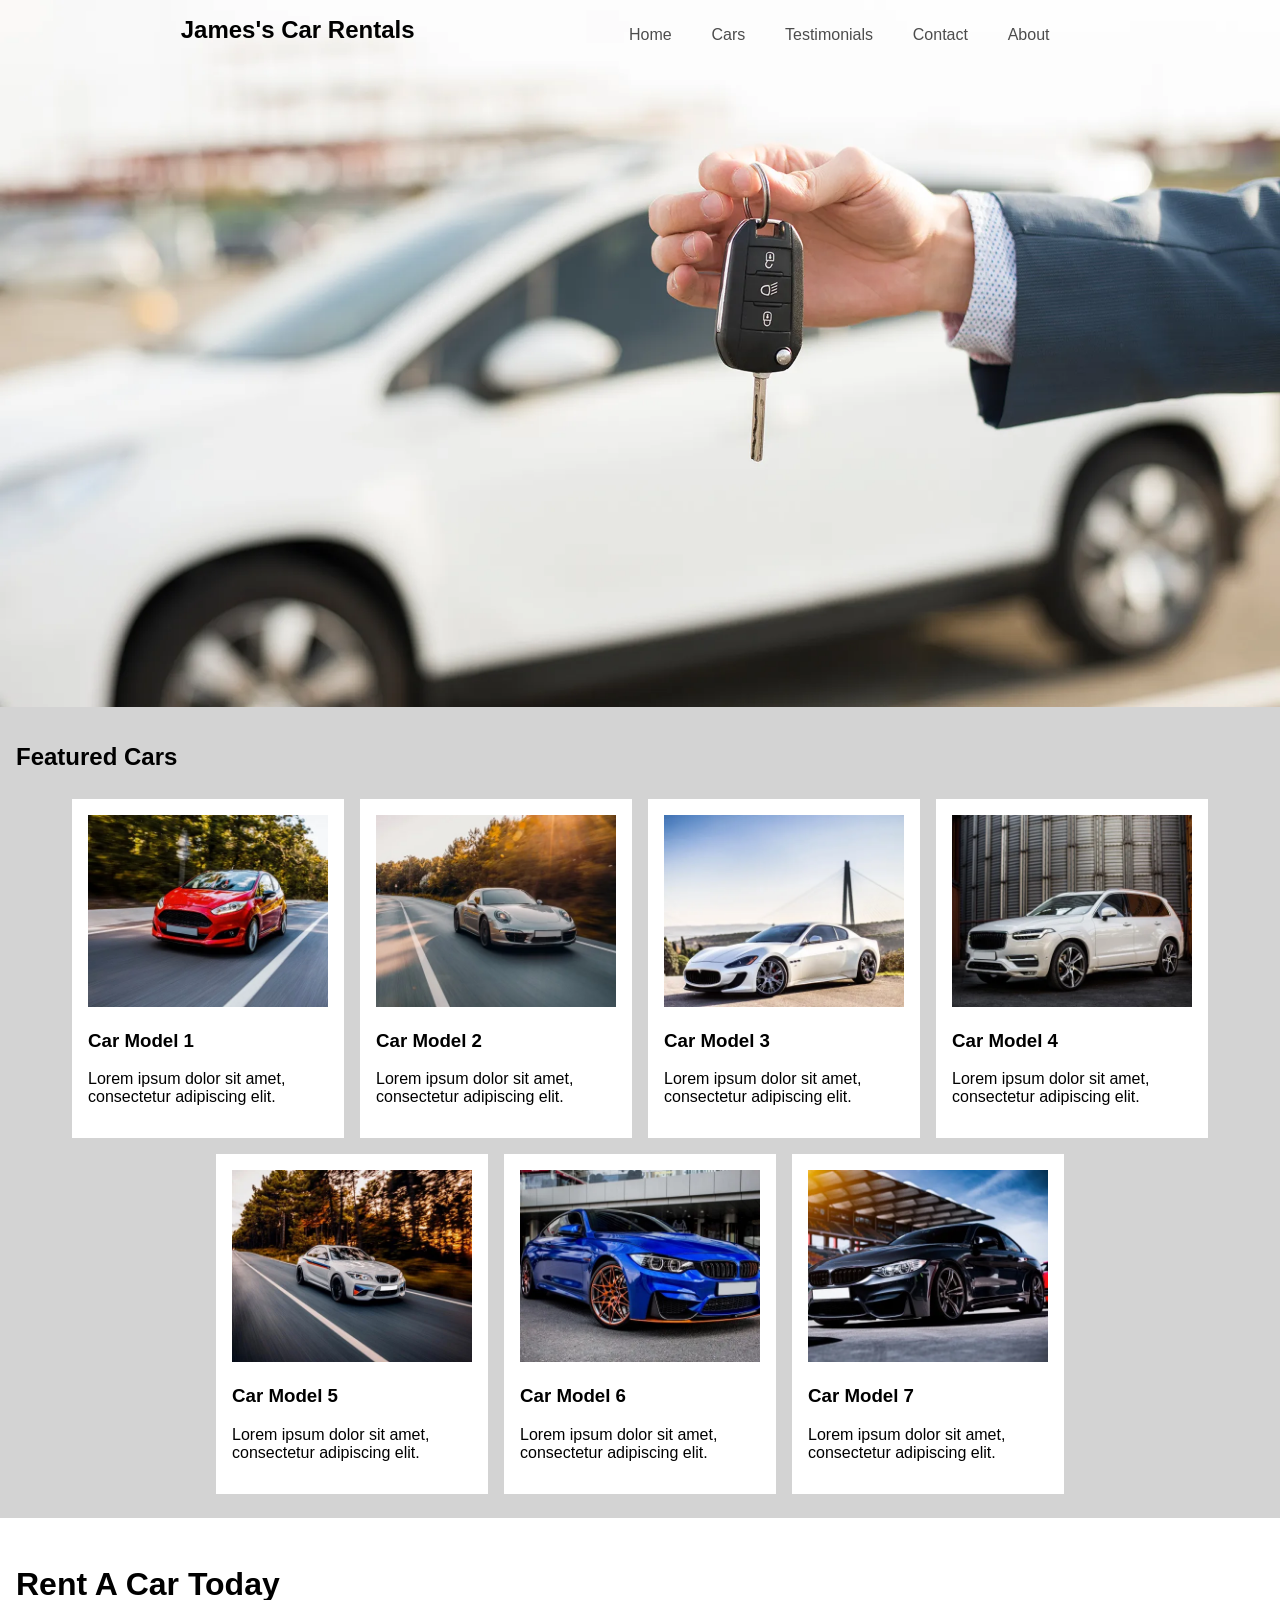
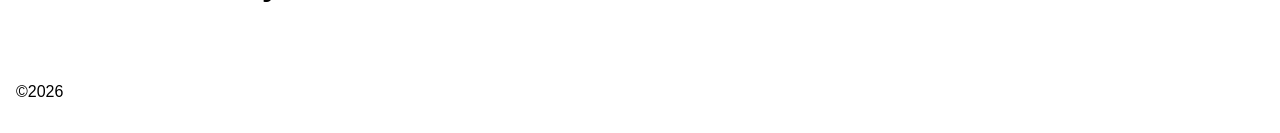
==== index.html @ 5160723d "Include a link to the Font Awesome 4.7 stylesheet in all pages" ====
<!DOCTYPE html>
<html lang="en">
<head>
    <meta charset="utf-8">
    <meta name="viewport" content="width=device-width, initial-scale=1.0">
    <meta name="description" content="James's Car Rentals">
    <meta name="author" content="James Marion">
    <title>James's Car Rentals</title>
    <link rel="shortcut icon" href="https://zany.sh/favicon.svg?text=JM" type="image/x-icon">
    <!-- Include a link to the Font Awesome 4.7 stylesheet in all pages of your rental cars web site. -->
    <link rel="stylesheet" href="https://cdnjs.cloudflare.com/ajax/libs/font-awesome/4.7.0/css/font-awesome.min.css">
    <link rel="stylesheet" href="styles.css">
    <style>
        /* Provide a background for all of the cards to sit on top of */
        #featured {
            margin: 0;
            background-color: lightgray;
            padding: 1rem;
        }

        /* Ensure the cards are organized in wrapping rows */
        #featured-cars {
            display: flex;
            flex-flow: row wrap;
            justify-content: center;
        }

        /* Ensure each card has a standardized sizing and style */
        #featured .car-card {
            background-color: white;
            padding: 1rem;
            margin: 0.5rem;
            width: 15rem;
        }
        /* Ensure the image fits within the card instead of going out of bounds */
        #featured .car-card img {
            width: 100%;
        }
        /* Return global paragraph styling to normal */
        #featured .car-card p {
            font-size: 1rem;
            font-weight: normal;
        }
    </style>
</head>
<body>
    <section id="hero">
        <header>
            <h1>James's Car Rentals</h1>
        </header>
        <nav>
            <a href="index.html">Home</a>
            <a href="cars.html">Cars</a>
            <a href="testimonials.html">Testimonials</a>
            <a href="contact.html">Contact</a>
            <a href="about.html">About</a>
        </nav>
    </section>
    <main>
        <section id="featured">
            <h2>Featured Cars</h2>
            <div id="featured-cars">
                <div class="car-card">
                    <picture>
                        <source media="(max-width: 480px)" srcset="images/car_1-320w.webp" />
                        <source media="(min-width: 480px)" srcset="images/car_1-500w.webp" />
                        <!-- Add a default image for browsers that may not support the webp format. -->
                        <source media="(max-width: 480px)" srcset="images/car_1-320w.jpg" />
                        <source media="(min-width: 480px)" srcset="images/car_1-500w.jpg" />
                        <image src="images/car_1-500w.jpg" />
                    </picture>
                    <h3>Car Model 1</h5>
                    <p>Lorem ipsum dolor sit amet, consectetur adipiscing elit.</p>
                </div>
                <div class="car-card">
                    <picture>
                        <source media="(max-width: 480px)" srcset="images/car_2-320w.webp" />
                        <source media="(min-width: 480px)" srcset="images/car_2-500w.webp" />
                        <!-- Add a default image for browsers that may not support the webp format. -->
                        <source media="(max-width: 480px)" srcset="images/car_2-320w.jpg" />
                        <source media="(min-width: 480px)" srcset="images/car_2-500w.jpg" />
                        <image src="images/car_2-500w.jpg" />
                    </picture>
                    <h3>Car Model 2</h5>
                    <p>Lorem ipsum dolor sit amet, consectetur adipiscing elit.</p>
                </div>
                <div class="car-card">
                    <picture>
                        <source media="(max-width: 480px)" srcset="images/car_3-320w.webp" />
                        <source media="(min-width: 480px)" srcset="images/car_3-500w.webp" />
                        <!-- Add a default image for browsers that may not support the webp format. -->
                        <source media="(max-width: 480px)" srcset="images/car_3-320w.jpg" />
                        <source media="(min-width: 480px)" srcset="images/car_3-500w.jpg" />
                        <image src="images/car_3-500w.jpg" />
                    </picture>
                    <h3>Car Model 3</h5>
                    <p>Lorem ipsum dolor sit amet, consectetur adipiscing elit.</p>
                </div>
                <div class="car-card">
                    <picture>
                        <source media="(max-width: 480px)" srcset="images/car_4-320w.webp" />
                        <source media="(min-width: 480px)" srcset="images/car_4-500w.webp" />
                        <!-- Add a default image for browsers that may not support the webp format. -->
                        <source media="(max-width: 480px)" srcset="images/car_4-320w.jpg" />
                        <source media="(min-width: 480px)" srcset="images/car_4-500w.jpg" />
                        <image src="images/car_4-500w.jpg" />
                    </picture>
                    <h3>Car Model 4</h5>
                    <p>Lorem ipsum dolor sit amet, consectetur adipiscing elit.</p>
                </div>
                <div class="car-card">
                    <picture>
                        <source media="(max-width: 480px)" srcset="images/car_5-320w.webp" />
                        <source media="(min-width: 480px)" srcset="images/car_5-500w.webp" />
                        <!-- Add a default image for browsers that may not support the webp format. -->
                        <source media="(max-width: 480px)" srcset="images/car_5-320w.jpg" />
                        <source media="(min-width: 480px)" srcset="images/car_5-500w.jpg" />
                        <image src="images/car_5-500w.jpg" />
                    </picture>
                    <h3>Car Model 5</h5>
                    <p>Lorem ipsum dolor sit amet, consectetur adipiscing elit.</p>
                </div>
                <div class="car-card">
                    <picture>
                        <source media="(max-width: 480px)" srcset="images/car_6-320w.webp" />
                        <source media="(min-width: 480px)" srcset="images/car_6-500w.webp" />
                        <!-- Add a default image for browsers that may not support the webp format. -->
                        <source media="(max-width: 480px)" srcset="images/car_6-320w.jpg" />
                        <source media="(min-width: 480px)" srcset="images/car_6-500w.jpg" />
                        <image src="images/car_6-500w.jpg" />
                    </picture>
                    <h3>Car Model 6</h5>
                    <p>Lorem ipsum dolor sit amet, consectetur adipiscing elit.</p>
                </div>
                <div class="car-card">
                    <picture>
                        <source media="(max-width: 480px)" srcset="images/car_7-320w.webp" />
                        <source media="(min-width: 480px)" srcset="images/car_7-500w.webp" />
                        <!-- Add a default image for browsers that may not support the webp format. -->
                        <source media="(max-width: 480px)" srcset="images/car_7-320w.jpg" />
                        <source media="(min-width: 480px)" srcset="images/car_7-500w.jpg" />
                        <image src="images/car_7-500w.jpg" />
                    </picture>
                    <h3>Car Model 7</h5>
                    <p>Lorem ipsum dolor sit amet, consectetur adipiscing elit.</p>
                </div>
            </div>
        </section>
        <section>
            <p>Rent A Car Today</p>
        </section>
    </main>
    <footer>
        <p>&copy;2026</p>
    </footer>
</body>
</html>
---- styles.css ----
body {
    font-family: Arial, Helvetica, sans-serif;
}

nav a {
    color: rgba(0, 0, 0, 0.7);
    text-decoration: none;
}

nav a:hover {
    color: cadetblue;
    text-decoration: underline;
}

main p {
    font-size: 2rem;
    font-weight: bold;
}

/* Standardize some settings across browsers in case some have weird defaults */
html, body, header, nav, section, main, footer {
    padding: 0;
    margin: 0;
}
#hero, main > section, footer {
    padding: 1rem;
}

/* Header and nav sit on top of this background image */
#hero {
    min-height: 75vh;
    background-repeat: no-repeat;
    background-size: cover;
}
/* Use media queries in the stylesheet to set the appropriately sized background image for each breakpoint. */
@media screen and (max-width: 600px) {
    #hero {
        background-image: url("images/hero_1-600w.jpg");
        font-size: 4vw;
    }
    @supports (background-image: url("images/hero_1-600w.webp")) {
        #hero {
            background-image: url("images/hero_1-600w.webp");
        }
    }
}
@media screen and (min-width: 600px) {
    #hero {
        background-image: url("images/hero_1-768w.jpg");
        font-size: 3vw;
    }
    @supports (background-image: url("images/hero_1-768w.webp")) {
        #hero {
            background-image: url("images/hero_1-768w.webp");
        }
    }
}
@media screen and (min-width: 768px) {
    #hero {
        background-image: url("images/hero_1-1024w.jpg");
        font-size: 2vw;
    }
    @supports (background-image: url("images/hero_1-1024w.webp")) {
        #hero {
            background-image: url("images/hero_1-1024w.webp");
        }
    }
}
@media screen and (min-width: 900px) {
    #hero {
        font-size: inherit;
    }
}
@media screen and (min-width: 992px) {
    #hero {
        background-image: url("images/hero_1-1280w.jpg");
    }
    @supports (background-image: url("images/hero_1-1280w.webp")) {
        #hero {
            background-image: url("images/hero_1-1280w.webp");
        }
    }
}
@media screen and (min-width: 1200px) {
    #hero {
        background-image: url("images/hero_1-1920w.jpg");
    }
    @supports (background-image: url("images/hero_1-1920w.webp")) {
        #hero {
            background-image: url("images/hero_1-1920w.webp");
        }
    }
}

/* Flex the header and nav to wrap together for mobile responsiveness */
#hero {
    display: flex;
    flex-flow: row wrap;
    justify-content: space-evenly;
    align-content: flex-start;
}

/* Helps alignment with the nav */
#hero h1 {
    margin: 0;
}
/* Ensure the nav has decent spacing */
#hero nav {
    padding: 8px;
    margin: 2px;
    width: 500px; /* Helps the nav elements space-evenly */
    display: flex;
    flex-direction: row;
    justify-content: space-evenly;
}
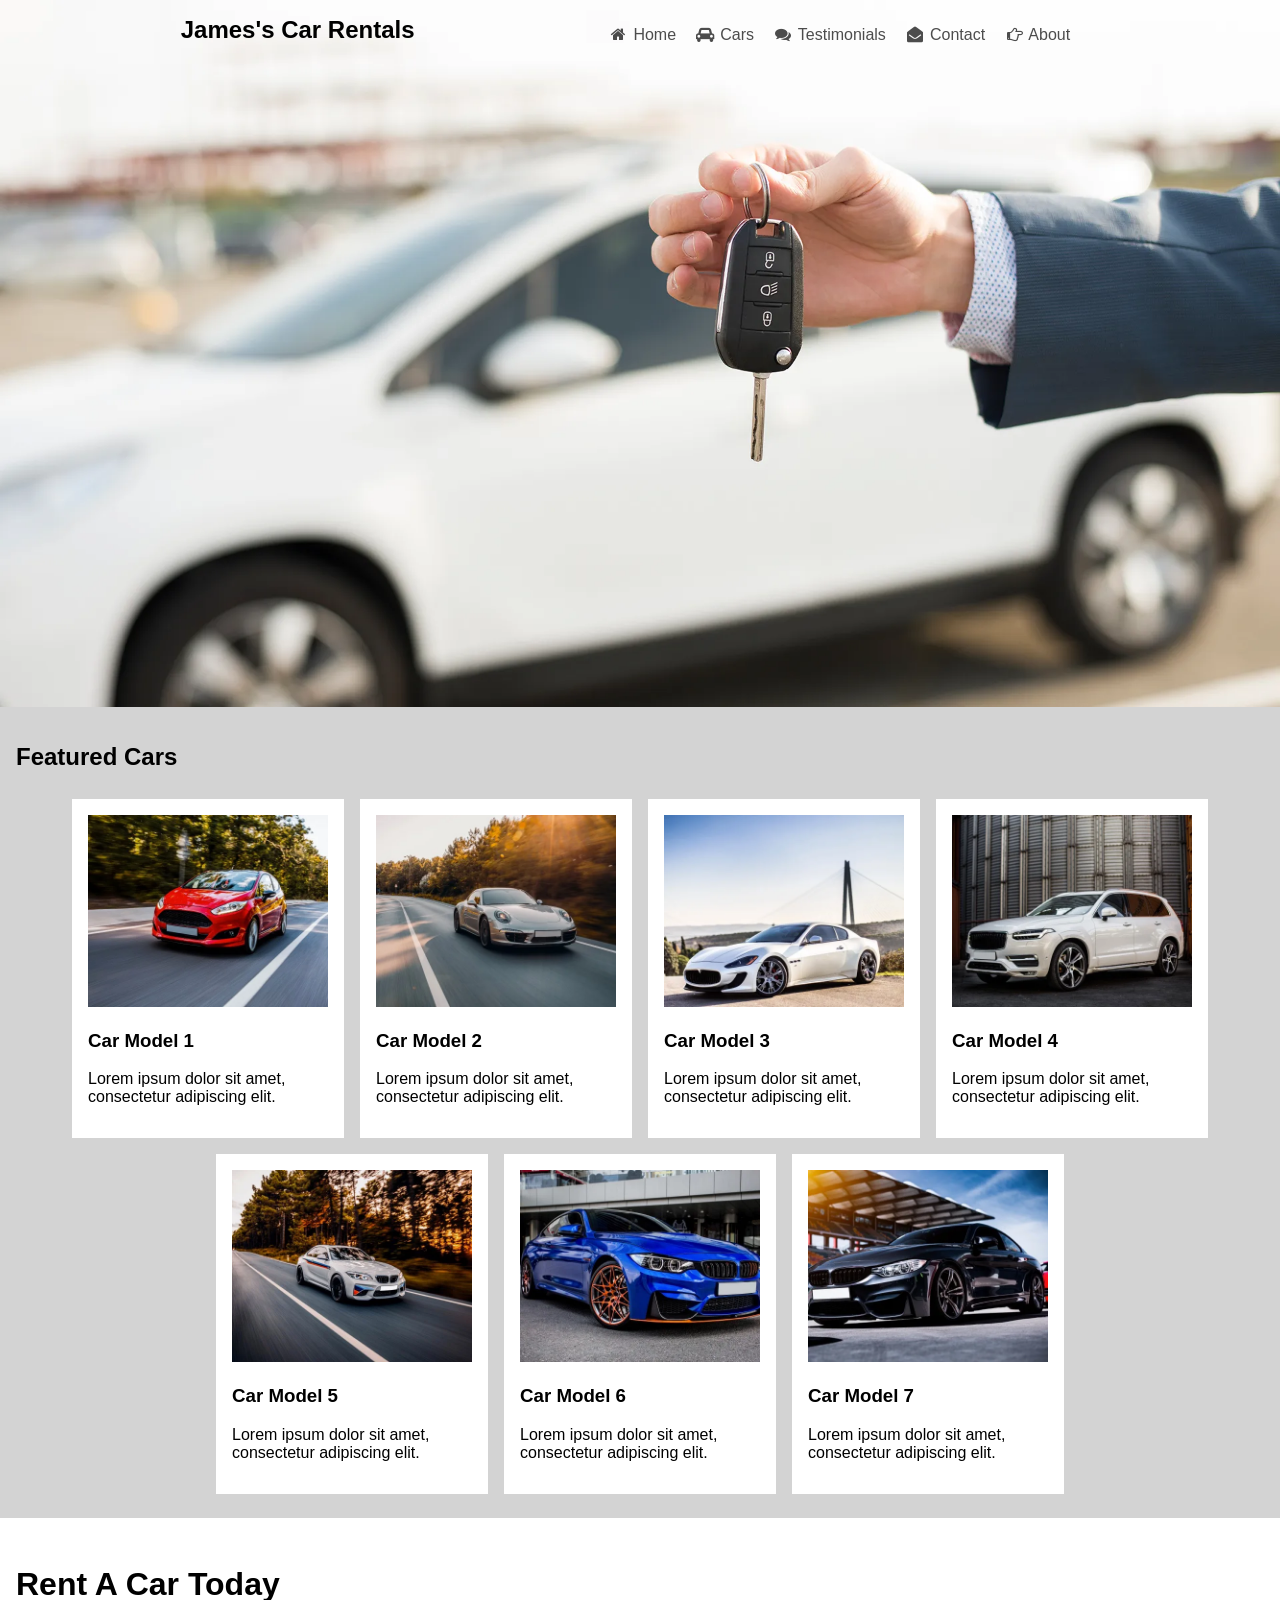
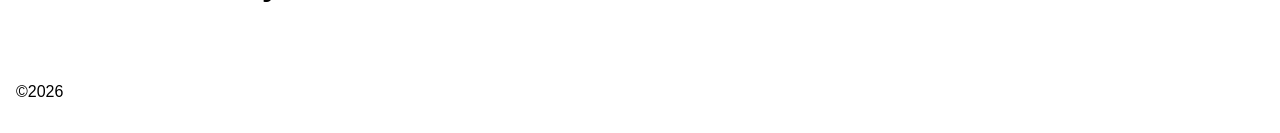
==== commit 7861705b: "Update nav with fresh responsive styling" ====
--- a/index.html
+++ b/index.html
@@ -49,11 +49,47 @@
             <h1>James's Car Rentals</h1>
         </header>
         <nav>
-            <a href="index.html">Home</a>
-            <a href="cars.html">Cars</a>
-            <a href="testimonials.html">Testimonials</a>
-            <a href="contact.html">Contact</a>
-            <a href="about.html">About</a>
+            <!-- There should be a toggle button that toggles the menu visibility when clicked. -->
+            <input type="checkbox" id="toggle" name="toggle" aria-hidden="true" />
+	        <label for="toggle" class="menu-btn" aria-hidden="true"></label>
+            <ul>
+                <li>
+                    <a href="index.html">
+                        <!-- Add a Font Awesome icon to each link -->
+                        <i class="fa fa-home fa-fw" aria-hidden="true"></i>
+                        Home
+                    </a>
+                </li>
+                <li>
+                    <a href="cars.html">
+                        <!-- Add a Font Awesome icon to each link -->
+                        <i class="fa fa-car fa-fw" aria-hidden="true"></i>
+                        Cars
+                    </a>
+                </li>
+                <li>
+                    <a href="testimonials.html">
+                        <!-- Add a Font Awesome icon to each link -->
+                        <i class="fa fa-comments fa-fw" aria-hidden="true"></i>
+                        Testimonials
+                    </a>
+                </li>
+                <li>
+                    <a href="contact.html">
+                        <!-- Add a Font Awesome icon to each link -->
+                        <i class="fa fa-envelope-open fa-fw" aria-hidden="true"></i>
+                        Contact
+                    </a>
+                </li>
+                <li>
+                    <a href="about.html">
+                        <!-- Add a Font Awesome icon to each link -->
+                        <i class="display-desktop fa fa-hand-o-right fa-fw" aria-hidden="true"></i>
+                        <i class="display-mobile fa fa-hand-o-left fa-fw" aria-hidden="true"></i>
+                        About
+                    </a>
+                </li>
+            </ul>
         </nav>
     </section>
     <main>
--- a/styles.css
+++ b/styles.css
@@ -36,7 +36,7 @@
 @media screen and (max-width: 600px) {
     #hero {
         background-image: url("images/hero_1-600w.jpg");
-        font-size: 4vw;
+        font-size: 3vw;
     }
     @supports (background-image: url("images/hero_1-600w.webp")) {
         #hero {
@@ -47,7 +47,7 @@
 @media screen and (min-width: 600px) {
     #hero {
         background-image: url("images/hero_1-768w.jpg");
-        font-size: 3vw;
+        font-size: 2.5vw;
     }
     @supports (background-image: url("images/hero_1-768w.webp")) {
         #hero {
@@ -104,12 +104,96 @@
 #hero h1 {
     margin: 0;
 }
+
 /* Ensure the nav has decent spacing */
 #hero nav {
     padding: 8px;
     margin: 2px;
     width: 500px; /* Helps the nav elements space-evenly */
+}
+
+/* Horizontal nav */
+#hero nav ul {
+    list-style-type: none;
+    margin: 0;
+    padding: 0;
     display: flex;
     flex-direction: row;
     justify-content: space-evenly;
+}
+
+/* Ensures the mobile nav toggle isn't displayed for non-mobile */
+#hero nav #toggle, #hero nav .menu-btn {
+    display: none;
+}
+
+/* Allows flipping which icons get displayed at the breakpoint */
+#hero .display-desktop {
+    display: inline-block;
+}
+#hero .display-mobile {
+    display: none;
+}
+
+/* The navbar should collapse to a hidden vertically aligned menu on screens with a width of 600 pixels or less. */
+@media screen and (max-width: 600px) {
+    #hero {
+        justify-content: space-between;
+    }
+
+    /* Ensure the nav has decent spacing */
+    #hero nav {
+        width: 150px;
+        padding: 0;
+        margin: 0;
+        text-align: right;
+    }
+
+    /* Hides nav while it isn't checked */
+    #hero nav ul {
+        display: none;
+    }
+
+    /* Reorganizes the icons in the nav to be on the right instead of the left */
+    #hero nav li a {
+        padding: 8px;
+        display: flex;
+        flex-direction: row-reverse;
+    }
+    #hero nav li a i {
+        margin-left: 4px;
+    }
+    /* Allows flipping which icons get displayed at the breakpoint */
+    #hero .display-desktop {
+        display: none;
+    }
+    #hero .display-mobile {
+        display: inline-block;
+    }
+
+    /* Mobile nav toggle button styling */
+    #hero nav .menu-btn {
+        display: block;
+        padding: 12px;
+        color: black;
+    }
+    #hero nav .menu-btn::after {
+        content: "\2630"; /* hamburger symbol */
+    }
+    /* There should be a toggle button that toggles the menu visibility when clicked. */
+    /* When checked, display the menu */
+    /* Vertical nav when displayed */
+    #hero nav #toggle:checked~ul {
+        list-style-type: none;
+        margin: 0;
+        padding: 0;
+        display: flex;
+        flex-direction: column;
+        justify-content: space-evenly;
+        background-color: #FFF;
+    }
+    /* Mobile nav toggle button styling */
+    #hero nav #toggle:checked~.menu-btn::after {
+        content: "\2716"; /* close (x) symbol */
+    }
 }
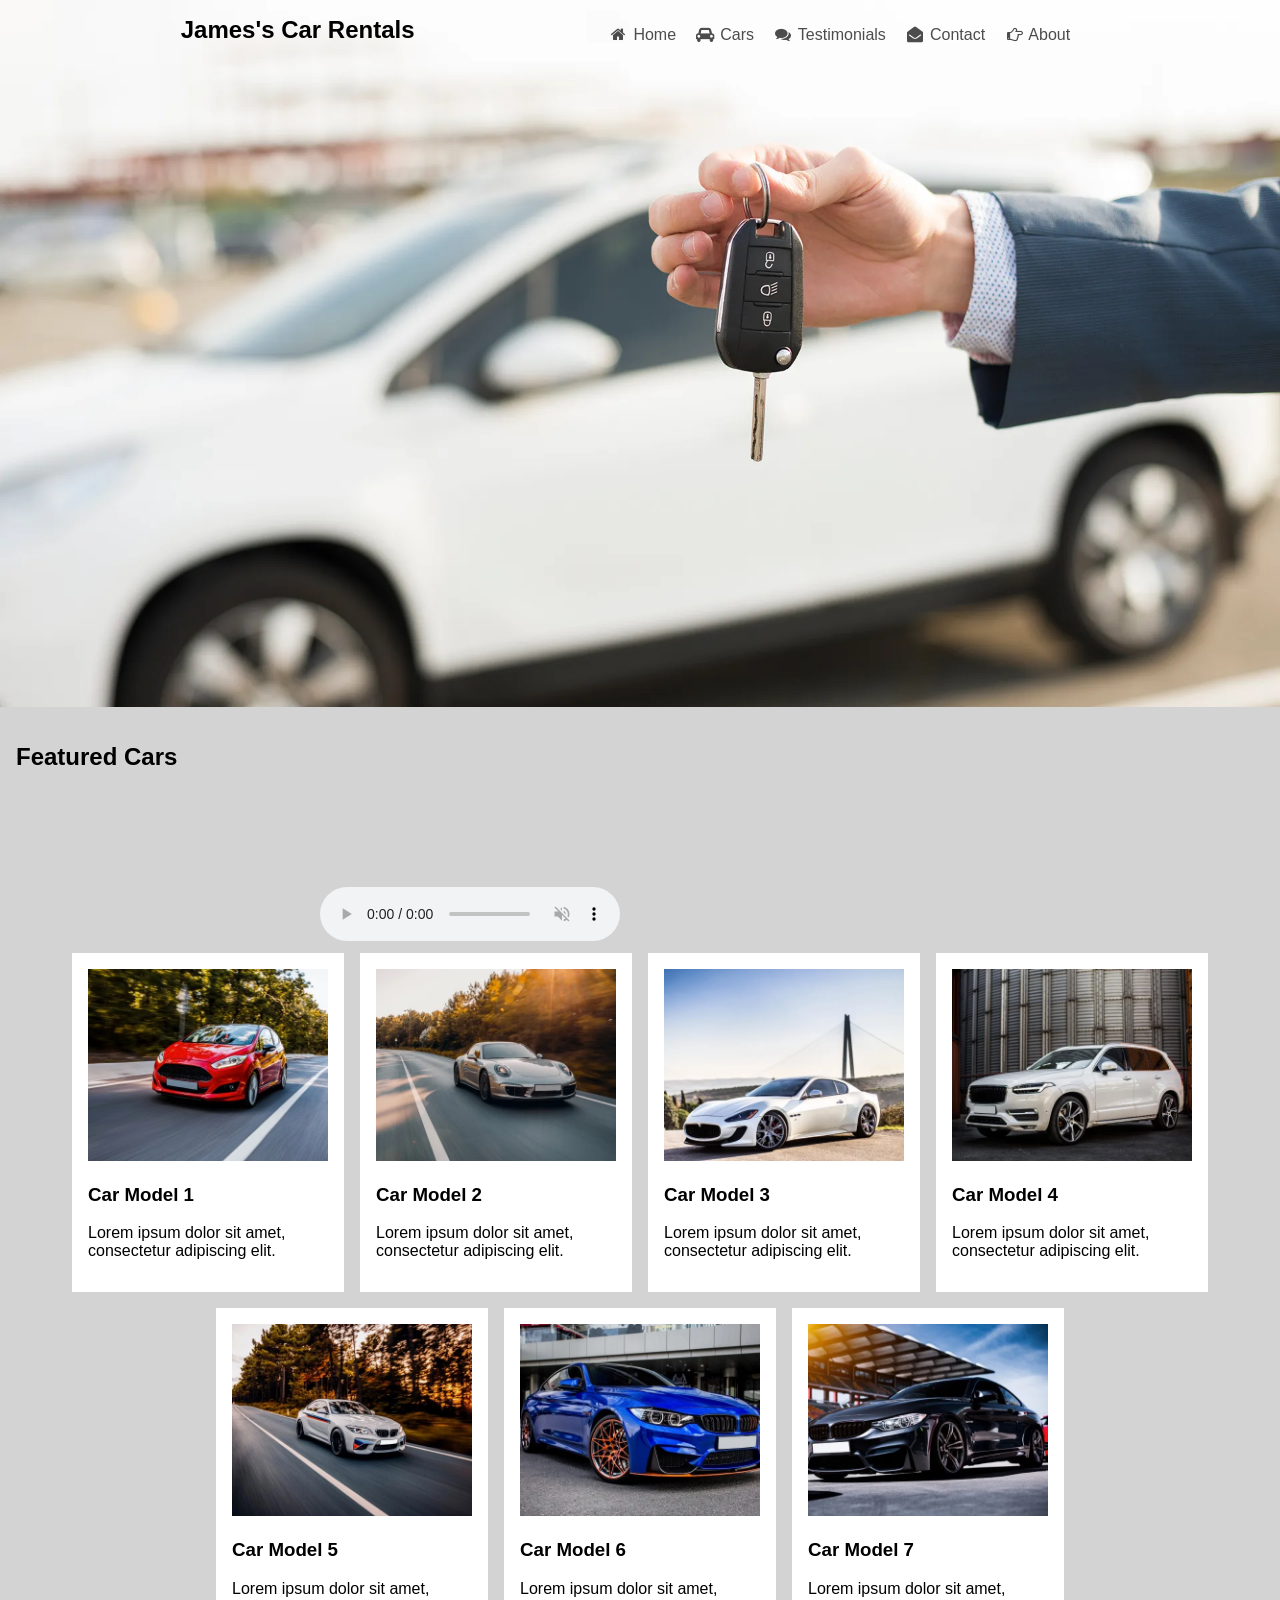
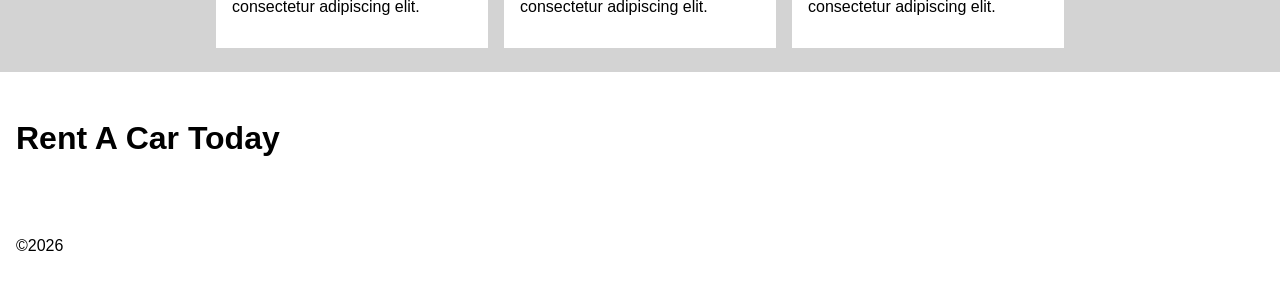
==== commit 62b528b5: "Lab 9" ====
--- a/index.html
+++ b/index.html
@@ -3,7 +3,8 @@
 <head>
     <meta charset="utf-8">
     <meta name="viewport" content="width=device-width, initial-scale=1.0">
-    <meta name="description" content="James's Car Rentals">
+    <!-- Update the description meta tag to "SWDV-116 Lab 9" -->
+    <meta name="description" content="SWDV-116 Lab 9">
     <meta name="author" content="James Marion">
     <title>James's Car Rentals</title>
     <link rel="shortcut icon" href="https://zany.sh/favicon.svg?text=JM" type="image/x-icon">
@@ -95,6 +96,16 @@
     <main>
         <section id="featured">
             <h2>Featured Cars</h2>
+            <video autoplay loop muted>
+                <!-- Add a <video> tag at the top of the featured cars section that autoplays the DrivingVideo.mp4 file (download this file and add it to your project). -->
+                <source src="media/DrivingVideo.mp4" type="video/mp4" />
+                <!-- Create and include a subtitles track that displays 3 marketing statements throughout the video. -->
+                <track src="media/DrivingVideo.vtt" kind="subtitles" srclang="en" label="English" default />
+            </video>
+            <audio controls autoplay muted loop>
+                <!-- Add an <audio> tag that autoplays the DrivingMusic.mp4 file (download this file and add it to your project). -->
+                <source src="media/DrivingMusic.mp4" type="audio/mp4" />
+            </audio>
             <div id="featured-cars">
                 <div class="car-card">
                     <picture>
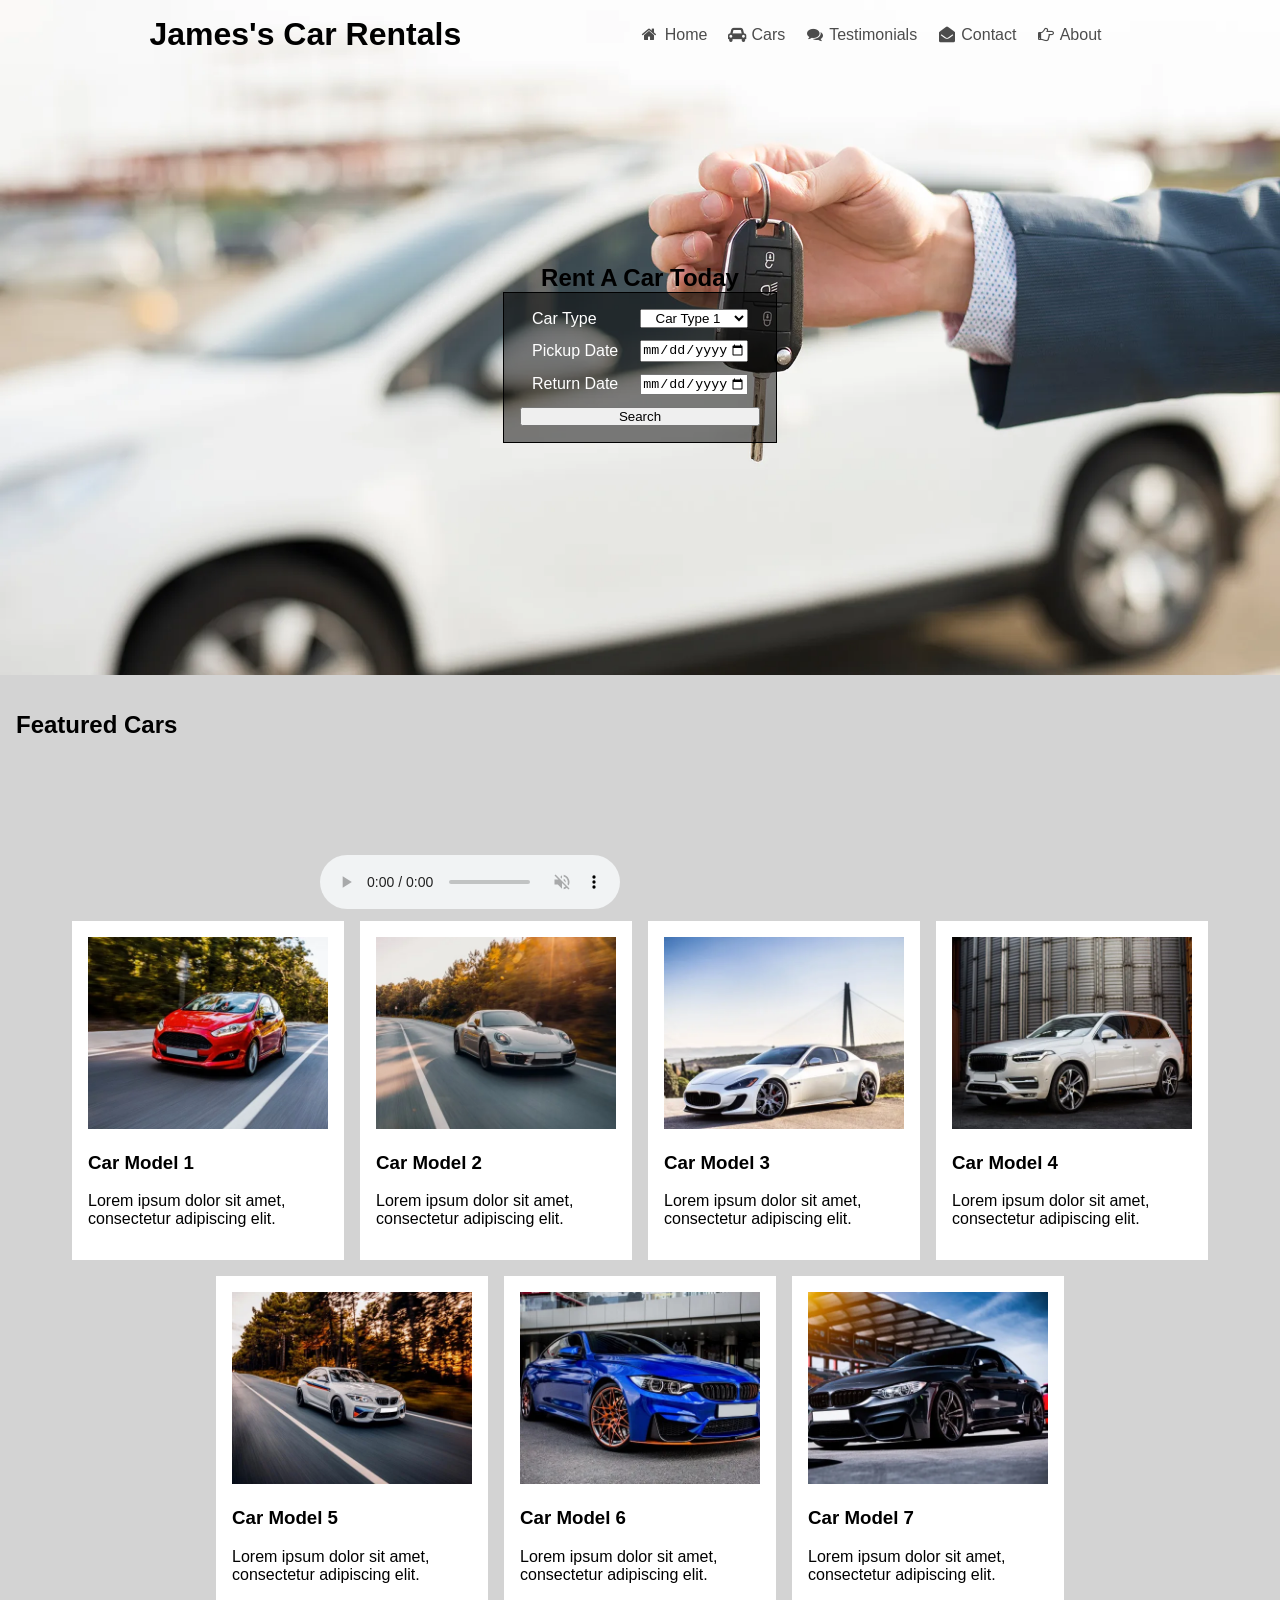
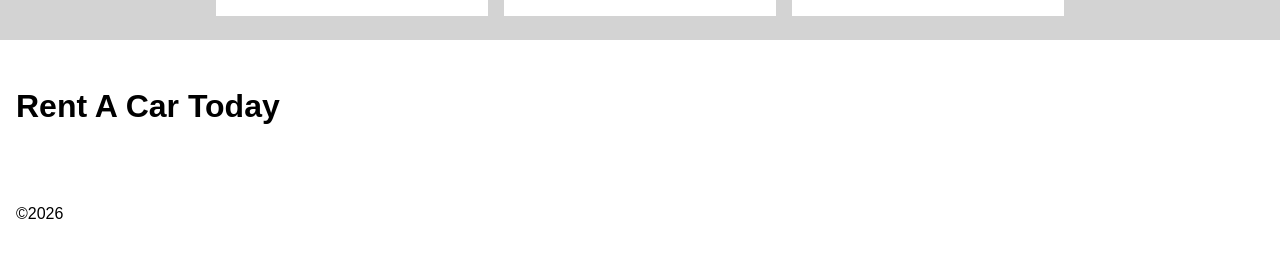
==== commit 02bbfee5: "Add form to hero section" ====
--- a/index.html
+++ b/index.html
@@ -3,8 +3,8 @@
 <head>
     <meta charset="utf-8">
     <meta name="viewport" content="width=device-width, initial-scale=1.0">
-    <!-- Update the description meta tag to "SWDV-116 Lab 9" -->
-    <meta name="description" content="SWDV-116 Lab 9">
+    <!-- Update the description meta tag to "SWDV-116 Lab 10" -->
+    <meta name="description" content="SWDV-116 Lab 10">
     <meta name="author" content="James Marion">
     <title>James's Car Rentals</title>
     <link rel="shortcut icon" href="https://zany.sh/favicon.svg?text=JM" type="image/x-icon">
@@ -45,54 +45,73 @@
     </style>
 </head>
 <body>
-    <section id="hero">
-        <header>
-            <h1>James's Car Rentals</h1>
-        </header>
-        <nav>
-            <!-- There should be a toggle button that toggles the menu visibility when clicked. -->
-            <input type="checkbox" id="toggle" name="toggle" aria-hidden="true" />
-	        <label for="toggle" class="menu-btn" aria-hidden="true"></label>
-            <ul>
-                <li>
-                    <a href="index.html">
-                        <!-- Add a Font Awesome icon to each link -->
-                        <i class="fa fa-home fa-fw" aria-hidden="true"></i>
-                        Home
-                    </a>
-                </li>
-                <li>
-                    <a href="cars.html">
-                        <!-- Add a Font Awesome icon to each link -->
-                        <i class="fa fa-car fa-fw" aria-hidden="true"></i>
-                        Cars
-                    </a>
-                </li>
-                <li>
-                    <a href="testimonials.html">
-                        <!-- Add a Font Awesome icon to each link -->
-                        <i class="fa fa-comments fa-fw" aria-hidden="true"></i>
-                        Testimonials
-                    </a>
-                </li>
-                <li>
-                    <a href="contact.html">
-                        <!-- Add a Font Awesome icon to each link -->
-                        <i class="fa fa-envelope-open fa-fw" aria-hidden="true"></i>
-                        Contact
-                    </a>
-                </li>
-                <li>
-                    <a href="about.html">
-                        <!-- Add a Font Awesome icon to each link -->
-                        <i class="display-desktop fa fa-hand-o-right fa-fw" aria-hidden="true"></i>
-                        <i class="display-mobile fa fa-hand-o-left fa-fw" aria-hidden="true"></i>
-                        About
-                    </a>
-                </li>
-            </ul>
-        </nav>
-    </section>
+    <div id="hero">
+        <div id="header-nav">
+            <header>
+                <h1>James's Car Rentals</h1>
+            </header>
+            <nav>
+                <!-- There should be a toggle button that toggles the menu visibility when clicked. -->
+                <input type="checkbox" id="toggle" name="toggle" aria-hidden="true" />
+                <label for="toggle" class="menu-btn" aria-hidden="true"></label>
+                <ul>
+                    <li>
+                        <a href="index.html">
+                            <!-- Add a Font Awesome icon to each link -->
+                            <i class="fa fa-home fa-fw" aria-hidden="true"></i>
+                            Home
+                        </a>
+                    </li>
+                    <li>
+                        <a href="cars.html">
+                            <!-- Add a Font Awesome icon to each link -->
+                            <i class="fa fa-car fa-fw" aria-hidden="true"></i>
+                            Cars
+                        </a>
+                    </li>
+                    <li>
+                        <a href="testimonials.html">
+                            <!-- Add a Font Awesome icon to each link -->
+                            <i class="fa fa-comments fa-fw" aria-hidden="true"></i>
+                            Testimonials
+                        </a>
+                    </li>
+                    <li>
+                        <a href="contact.html">
+                            <!-- Add a Font Awesome icon to each link -->
+                            <i class="fa fa-envelope-open fa-fw" aria-hidden="true"></i>
+                            Contact
+                        </a>
+                    </li>
+                    <li>
+                        <a href="about.html">
+                            <!-- Add a Font Awesome icon to each link -->
+                            <i class="display-desktop fa fa-hand-o-right fa-fw" aria-hidden="true"></i>
+                            <i class="display-mobile fa fa-hand-o-left fa-fw" aria-hidden="true"></i>
+                            About
+                        </a>
+                    </li>
+                </ul>
+            </nav>
+        </div>
+        <section id="rent-a-car-form-section">
+            <h2>Rent A Car Today</h2>
+            <form action="cars.html" method="GET">
+                <select name="type">
+                    <option value="type1">Car Type 1</option>
+                    <option value="type2">Car Type 2</option>
+                    <option value="type3">Car Type 3</option>
+                </select>
+                <label for="type">Car Type</label>
+                <input type="date" name="pickup" />
+                <label for="pickup">Pickup Date</label>
+                <input type="date" name="return" />
+                <label for="return">Return Date</label>
+                <input type="submit" value="Search" />
+            </form>
+        </section>
+        <div class="spacer"><h1>.</h1></div>
+    </div>
     <main>
         <section id="featured">
             <h2>Featured Cars</h2>
--- a/styles.css
+++ b/styles.css
@@ -22,7 +22,7 @@
     padding: 0;
     margin: 0;
 }
-#hero, main > section, footer {
+#header-nav, main > section, footer {
     padding: 1rem;
 }
 
@@ -36,6 +36,8 @@
 @media screen and (max-width: 600px) {
     #hero {
         background-image: url("images/hero_1-600w.jpg");
+    }
+    #header-nav {
         font-size: 3vw;
     }
     @supports (background-image: url("images/hero_1-600w.webp")) {
@@ -47,6 +49,8 @@
 @media screen and (min-width: 600px) {
     #hero {
         background-image: url("images/hero_1-768w.jpg");
+    }
+    #header-nav {
         font-size: 2.5vw;
     }
     @supports (background-image: url("images/hero_1-768w.webp")) {
@@ -58,6 +62,8 @@
 @media screen and (min-width: 768px) {
     #hero {
         background-image: url("images/hero_1-1024w.jpg");
+    }
+    #header-nav {
         font-size: 2vw;
     }
     @supports (background-image: url("images/hero_1-1024w.webp")) {
@@ -67,7 +73,7 @@
     }
 }
 @media screen and (min-width: 900px) {
-    #hero {
+    #header-nav {
         font-size: inherit;
     }
 }
@@ -93,7 +99,7 @@
 }
 
 /* Flex the header and nav to wrap together for mobile responsiveness */
-#hero {
+#header-nav {
     display: flex;
     flex-flow: row wrap;
     justify-content: space-evenly;
@@ -101,19 +107,19 @@
 }
 
 /* Helps alignment with the nav */
-#hero h1 {
+h1 {
     margin: 0;
 }
 
 /* Ensure the nav has decent spacing */
-#hero nav {
+#header-nav nav {
     padding: 8px;
     margin: 2px;
     width: 500px; /* Helps the nav elements space-evenly */
 }
 
 /* Horizontal nav */
-#hero nav ul {
+#header-nav nav ul {
     list-style-type: none;
     margin: 0;
     padding: 0;
@@ -123,26 +129,26 @@
 }
 
 /* Ensures the mobile nav toggle isn't displayed for non-mobile */
-#hero nav #toggle, #hero nav .menu-btn {
+#header-nav nav #toggle, #header-nav nav .menu-btn {
     display: none;
 }
 
 /* Allows flipping which icons get displayed at the breakpoint */
-#hero .display-desktop {
+#header-nav .display-desktop {
     display: inline-block;
 }
-#hero .display-mobile {
+#header-nav .display-mobile {
     display: none;
 }
 
 /* The navbar should collapse to a hidden vertically aligned menu on screens with a width of 600 pixels or less. */
 @media screen and (max-width: 600px) {
-    #hero {
+    #header-nav {
         justify-content: space-between;
     }
 
     /* Ensure the nav has decent spacing */
-    #hero nav {
+    #header-nav nav {
         width: 150px;
         padding: 0;
         margin: 0;
@@ -150,40 +156,40 @@
     }
 
     /* Hides nav while it isn't checked */
-    #hero nav ul {
+    #header-nav nav ul {
         display: none;
     }
 
     /* Reorganizes the icons in the nav to be on the right instead of the left */
-    #hero nav li a {
+    #header-nav nav li a {
         padding: 8px;
         display: flex;
         flex-direction: row-reverse;
     }
-    #hero nav li a i {
+    #header-nav nav li a i {
         margin-left: 4px;
     }
     /* Allows flipping which icons get displayed at the breakpoint */
-    #hero .display-desktop {
+    #header-nav .display-desktop {
         display: none;
     }
-    #hero .display-mobile {
+    #header-nav .display-mobile {
         display: inline-block;
     }
 
     /* Mobile nav toggle button styling */
-    #hero nav .menu-btn {
+    #header-nav nav .menu-btn {
         display: block;
         padding: 12px;
         color: black;
     }
-    #hero nav .menu-btn::after {
+    #header-nav nav .menu-btn::after {
         content: "\2630"; /* hamburger symbol */
     }
     /* There should be a toggle button that toggles the menu visibility when clicked. */
     /* When checked, display the menu */
     /* Vertical nav when displayed */
-    #hero nav #toggle:checked~ul {
+    #header-nav nav #toggle:checked~ul {
         list-style-type: none;
         margin: 0;
         padding: 0;
@@ -193,7 +199,63 @@
         background-color: #FFF;
     }
     /* Mobile nav toggle button styling */
-    #hero nav #toggle:checked~.menu-btn::after {
+    #header-nav nav #toggle:checked~.menu-btn::after {
         content: "\2716"; /* close (x) symbol */
     }
+}
+
+#hero {
+    display: flex;
+    flex-direction: column;
+    align-items: center;
+    justify-content: space-between;
+}
+#hero > #header-nav {
+    width: 100%;
+}
+/* A spacer to give the hero flexbox 3 items to let space-between do its magic */
+#hero .spacer {
+    visibility: hidden;
+    /* Just a sliiiiiiiiiight pixel adjustment to match the header size */
+    padding-bottom: 1px;
+}
+
+#rent-a-car-form-section {
+    display: flex;
+    flex-direction: column;
+    align-items: center;
+}
+
+#rent-a-car-form-section h2 {
+    margin: 0;
+}
+
+#rent-a-car-form-section form {
+    display: flex;
+    flex-direction: row-reverse;
+    flex-wrap: wrap;
+    justify-content: center;
+    align-items: center;
+    width: 15rem;
+    border: 1px solid black;
+    background-color:rgba(0, 0, 0, 0.5);
+    padding: 1rem;
+    color: #FFFFFF;
+}
+#rent-a-car-form-section form label,
+#rent-a-car-form-section form input,
+#rent-a-car-form-section form select {
+    margin: 0;
+    padding: 0;
+    width: 45%;
+    box-sizing: border-box;
+    margin-bottom: 0.75rem;
+}
+#rent-a-car-form-section form input,
+#rent-a-car-form-section form select {
+    text-align: center;
+}
+#rent-a-car-form-section form input[type="submit"] {
+    width: 100%;
+    margin-bottom: 0;
 }
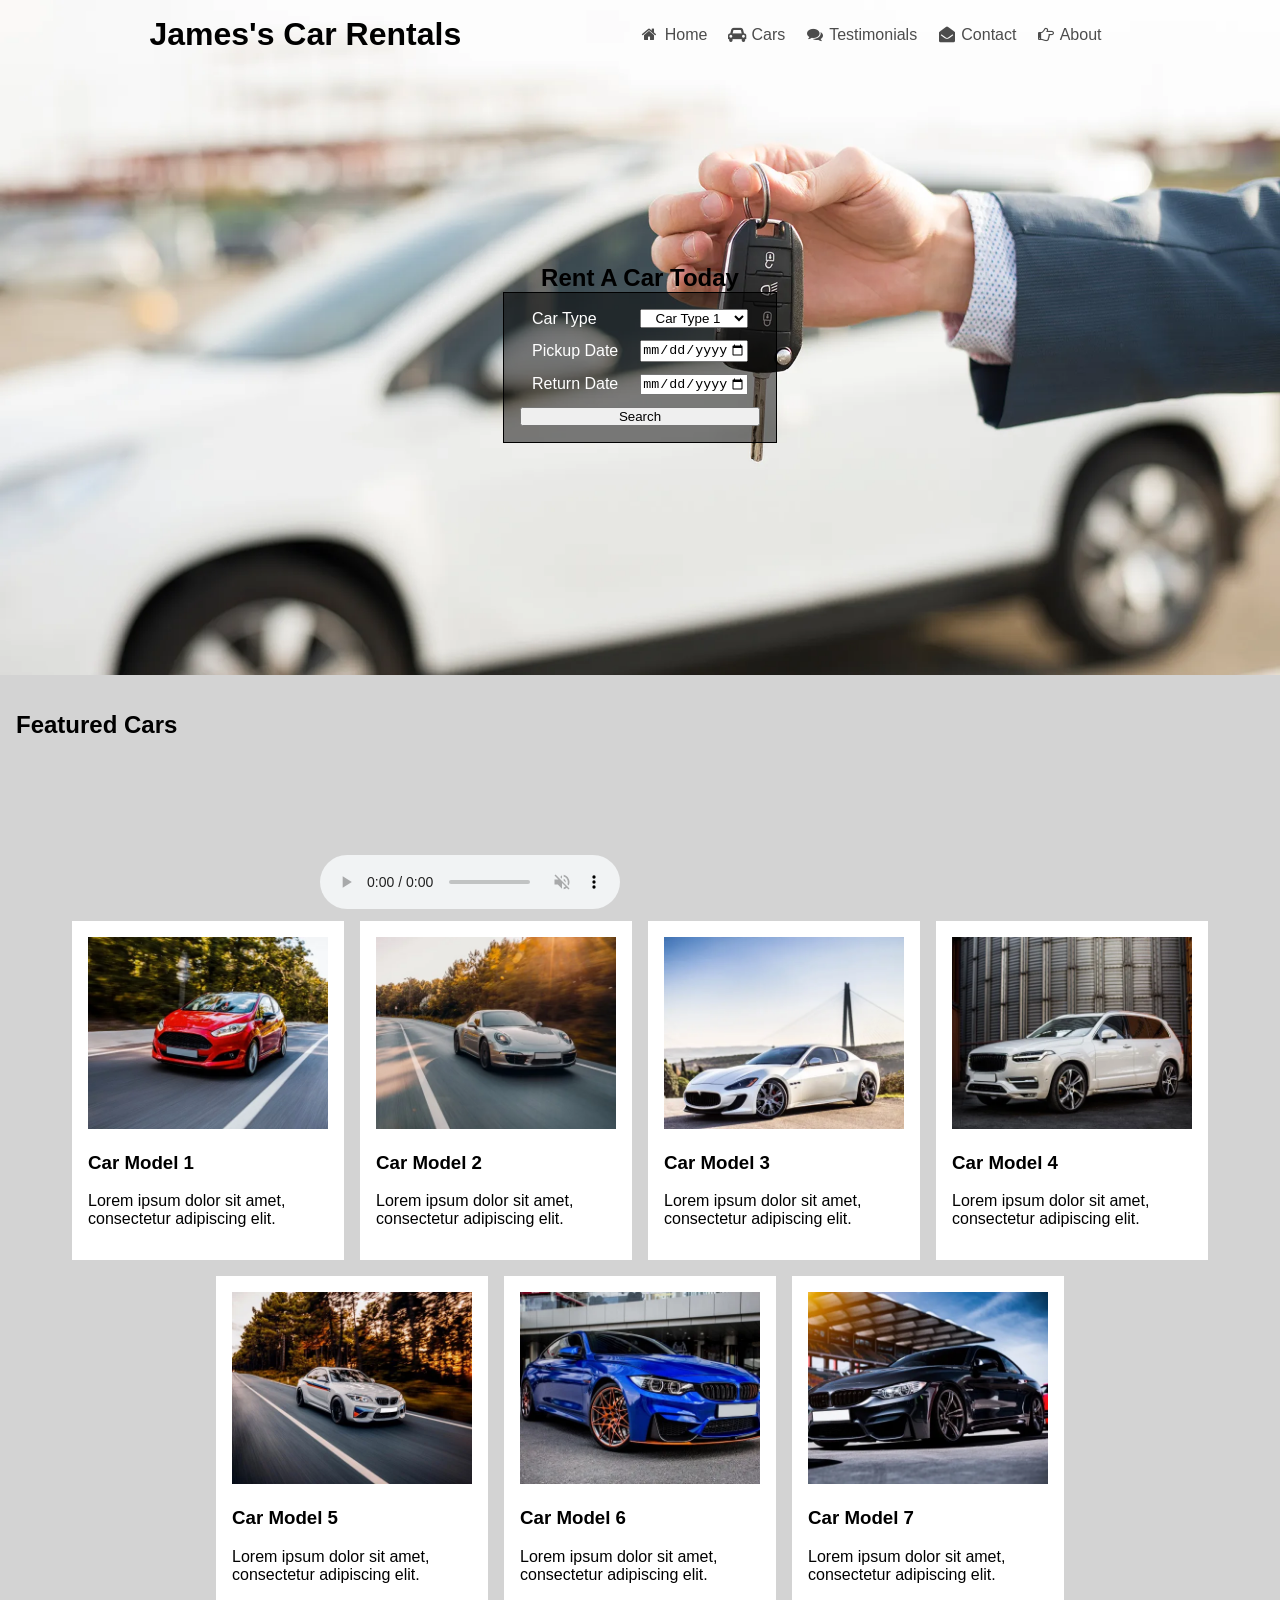
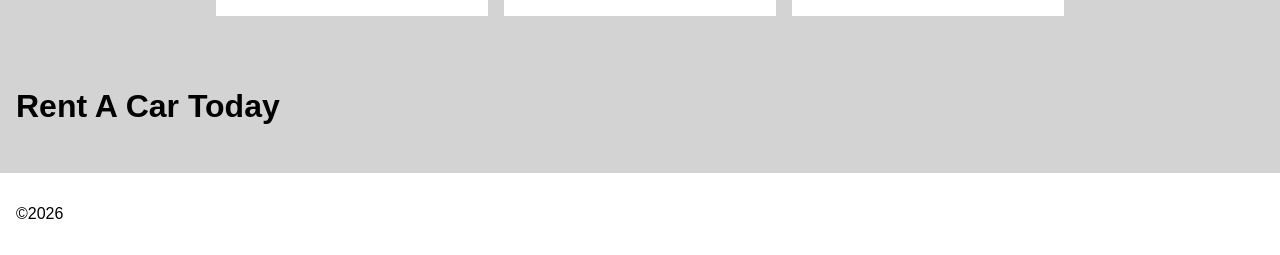
==== commit e3238d2f: "Update the cars page and make some styles sitewide" ====
--- a/index.html
+++ b/index.html
@@ -11,38 +11,6 @@
     <!-- Include a link to the Font Awesome 4.7 stylesheet in all pages of your rental cars web site. -->
     <link rel="stylesheet" href="https://cdnjs.cloudflare.com/ajax/libs/font-awesome/4.7.0/css/font-awesome.min.css">
     <link rel="stylesheet" href="styles.css">
-    <style>
-        /* Provide a background for all of the cards to sit on top of */
-        #featured {
-            margin: 0;
-            background-color: lightgray;
-            padding: 1rem;
-        }
-
-        /* Ensure the cards are organized in wrapping rows */
-        #featured-cars {
-            display: flex;
-            flex-flow: row wrap;
-            justify-content: center;
-        }
-
-        /* Ensure each card has a standardized sizing and style */
-        #featured .car-card {
-            background-color: white;
-            padding: 1rem;
-            margin: 0.5rem;
-            width: 15rem;
-        }
-        /* Ensure the image fits within the card instead of going out of bounds */
-        #featured .car-card img {
-            width: 100%;
-        }
-        /* Return global paragraph styling to normal */
-        #featured .car-card p {
-            font-size: 1rem;
-            font-weight: normal;
-        }
-    </style>
 </head>
 <body>
     <div id="hero">
@@ -96,18 +64,19 @@
         </div>
         <section id="rent-a-car-form-section">
             <h2>Rent A Car Today</h2>
-            <form action="cars.html" method="GET">
-                <select name="type">
+            <form action="cars.html" method="GET" id="searchForm">
+                <select name="type" id="typeSelect">
                     <option value="type1">Car Type 1</option>
                     <option value="type2">Car Type 2</option>
                     <option value="type3">Car Type 3</option>
                 </select>
                 <label for="type">Car Type</label>
-                <input type="date" name="pickup" />
+                <input type="date" name="pickup" id="pickupDate" />
                 <label for="pickup">Pickup Date</label>
-                <input type="date" name="return" />
+                <input type="date" name="return" id="returnDate" />
                 <label for="return">Return Date</label>
                 <input type="submit" value="Search" />
+                <div id="formErrors"></div>
             </form>
         </section>
         <div class="spacer"><h1>.</h1></div>
@@ -135,7 +104,7 @@
                         <source media="(min-width: 480px)" srcset="images/car_1-500w.jpg" />
                         <image src="images/car_1-500w.jpg" />
                     </picture>
-                    <h3>Car Model 1</h5>
+                    <h3>Car Model 1</h3>
                     <p>Lorem ipsum dolor sit amet, consectetur adipiscing elit.</p>
                 </div>
                 <div class="car-card">
@@ -147,7 +116,7 @@
                         <source media="(min-width: 480px)" srcset="images/car_2-500w.jpg" />
                         <image src="images/car_2-500w.jpg" />
                     </picture>
-                    <h3>Car Model 2</h5>
+                    <h3>Car Model 2</h3>
                     <p>Lorem ipsum dolor sit amet, consectetur adipiscing elit.</p>
                 </div>
                 <div class="car-card">
@@ -159,7 +128,7 @@
                         <source media="(min-width: 480px)" srcset="images/car_3-500w.jpg" />
                         <image src="images/car_3-500w.jpg" />
                     </picture>
-                    <h3>Car Model 3</h5>
+                    <h3>Car Model 3</h3>
                     <p>Lorem ipsum dolor sit amet, consectetur adipiscing elit.</p>
                 </div>
                 <div class="car-card">
@@ -171,7 +140,7 @@
                         <source media="(min-width: 480px)" srcset="images/car_4-500w.jpg" />
                         <image src="images/car_4-500w.jpg" />
                     </picture>
-                    <h3>Car Model 4</h5>
+                    <h3>Car Model 4</h3>
                     <p>Lorem ipsum dolor sit amet, consectetur adipiscing elit.</p>
                 </div>
                 <div class="car-card">
@@ -183,7 +152,7 @@
                         <source media="(min-width: 480px)" srcset="images/car_5-500w.jpg" />
                         <image src="images/car_5-500w.jpg" />
                     </picture>
-                    <h3>Car Model 5</h5>
+                    <h3>Car Model 5</h3>
                     <p>Lorem ipsum dolor sit amet, consectetur adipiscing elit.</p>
                 </div>
                 <div class="car-card">
@@ -195,7 +164,7 @@
                         <source media="(min-width: 480px)" srcset="images/car_6-500w.jpg" />
                         <image src="images/car_6-500w.jpg" />
                     </picture>
-                    <h3>Car Model 6</h5>
+                    <h3>Car Model 6</h3>
                     <p>Lorem ipsum dolor sit amet, consectetur adipiscing elit.</p>
                 </div>
                 <div class="car-card">
@@ -207,7 +176,7 @@
                         <source media="(min-width: 480px)" srcset="images/car_7-500w.jpg" />
                         <image src="images/car_7-500w.jpg" />
                     </picture>
-                    <h3>Car Model 7</h5>
+                    <h3>Car Model 7</h3>
                     <p>Lorem ipsum dolor sit amet, consectetur adipiscing elit.</p>
                 </div>
             </div>
@@ -219,5 +188,7 @@
     <footer>
         <p>&copy;2026</p>
     </footer>
+
+    <script src="main.js"></script>
 </body>
 </html>
--- a/styles.css
+++ b/styles.css
@@ -24,6 +24,12 @@
 }
 #header-nav, main > section, footer {
     padding: 1rem;
+}
+
+/* Provide a background for all mains */
+main > section {
+    margin: 0;
+    background-color: lightgray;
 }
 
 /* Header and nav sit on top of this background image */
@@ -258,4 +264,39 @@
 #rent-a-car-form-section form input[type="submit"] {
     width: 100%;
     margin-bottom: 0;
+}
+
+/* Ensure the cards are organized in wrapping rows */
+#featured-cars {
+    display: flex;
+    flex-flow: row wrap;
+    justify-content: center;
+}
+
+/* Ensure each card has a standardized sizing and style */
+#featured .car-card {
+    background-color: white;
+    padding: 1rem;
+    margin: 0.5rem;
+    width: 15rem;
+}
+/* Ensure the image fits within the card instead of going out of bounds */
+#featured .car-card img {
+    width: 100%;
+}
+/* Return global paragraph styling to normal */
+#featured .car-card p {
+    font-size: 1rem;
+    font-weight: normal;
+}
+
+#formErrors {
+    color: #FFAAAA;
+    text-align: center;
+    margin-top: 1em;
+}
+#formErrors ul {
+    padding: 0;
+    margin: 0;
+    list-style-type: none;
 }
